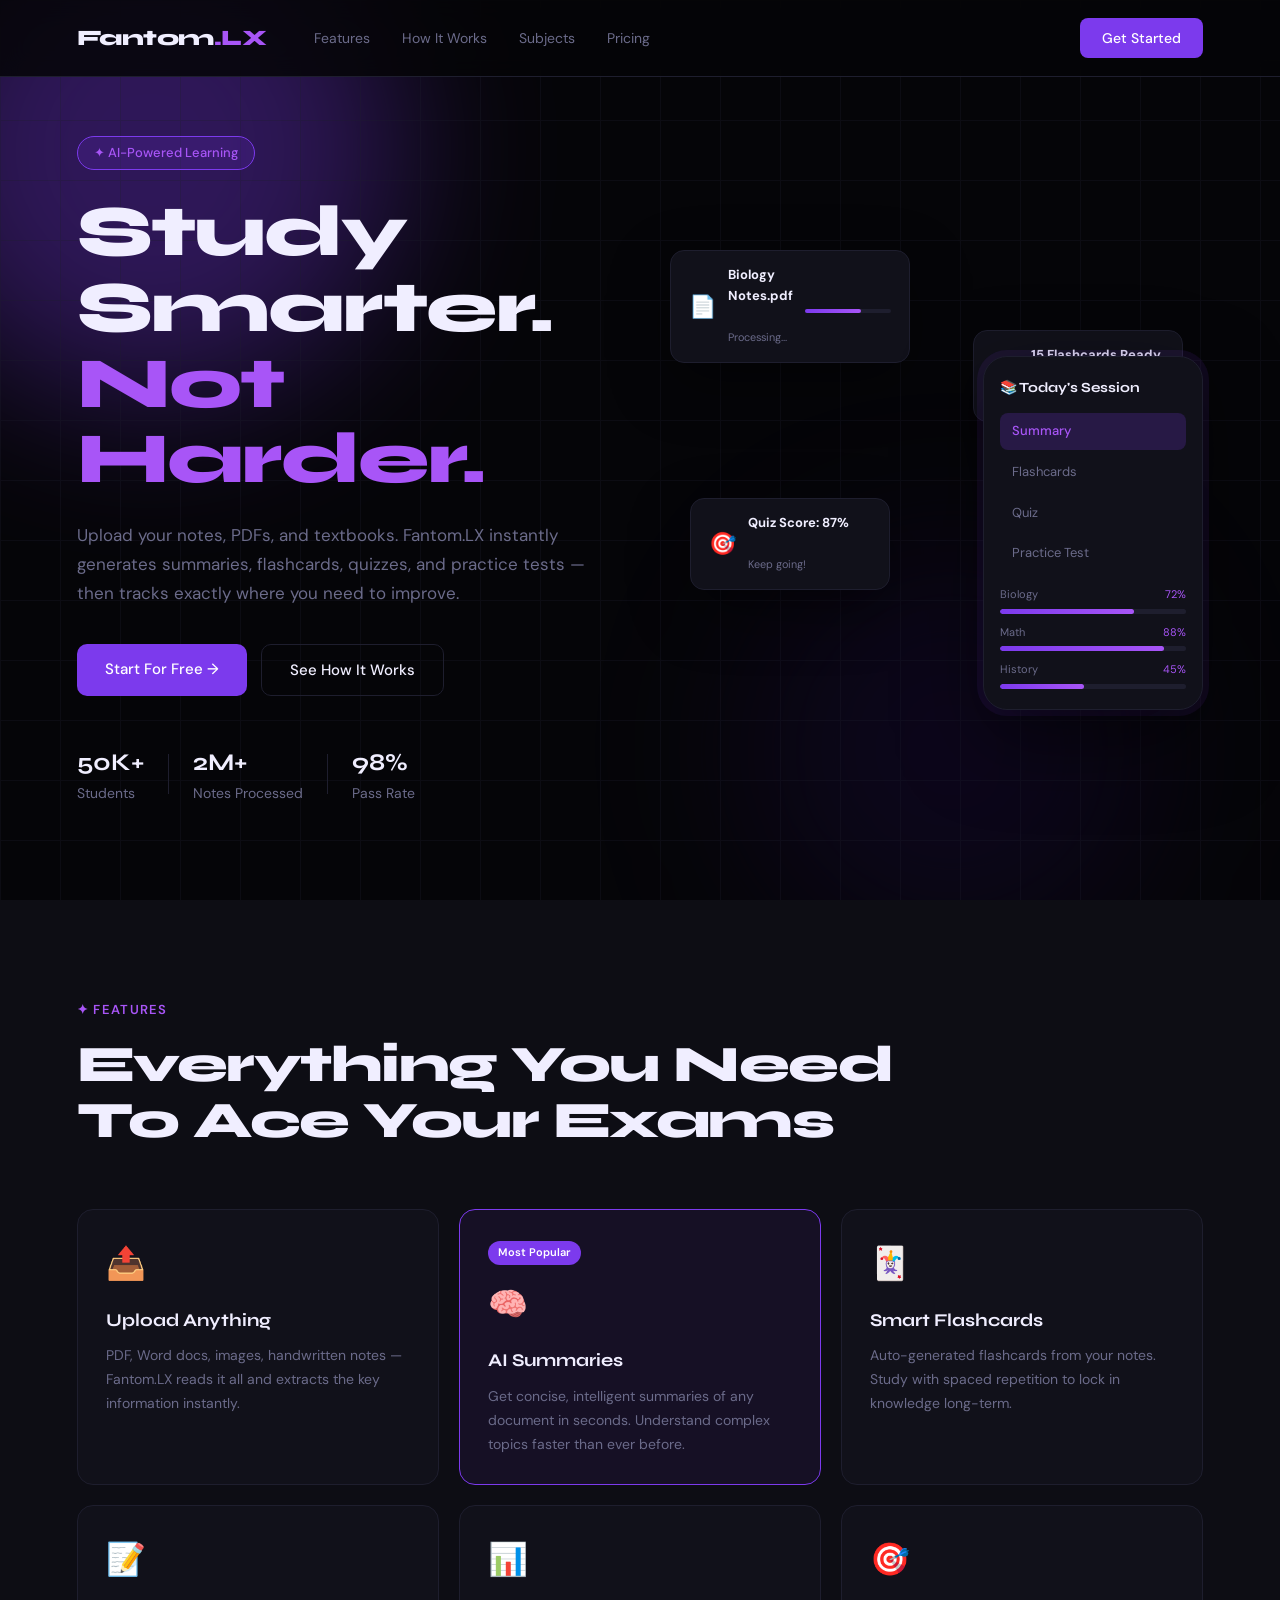
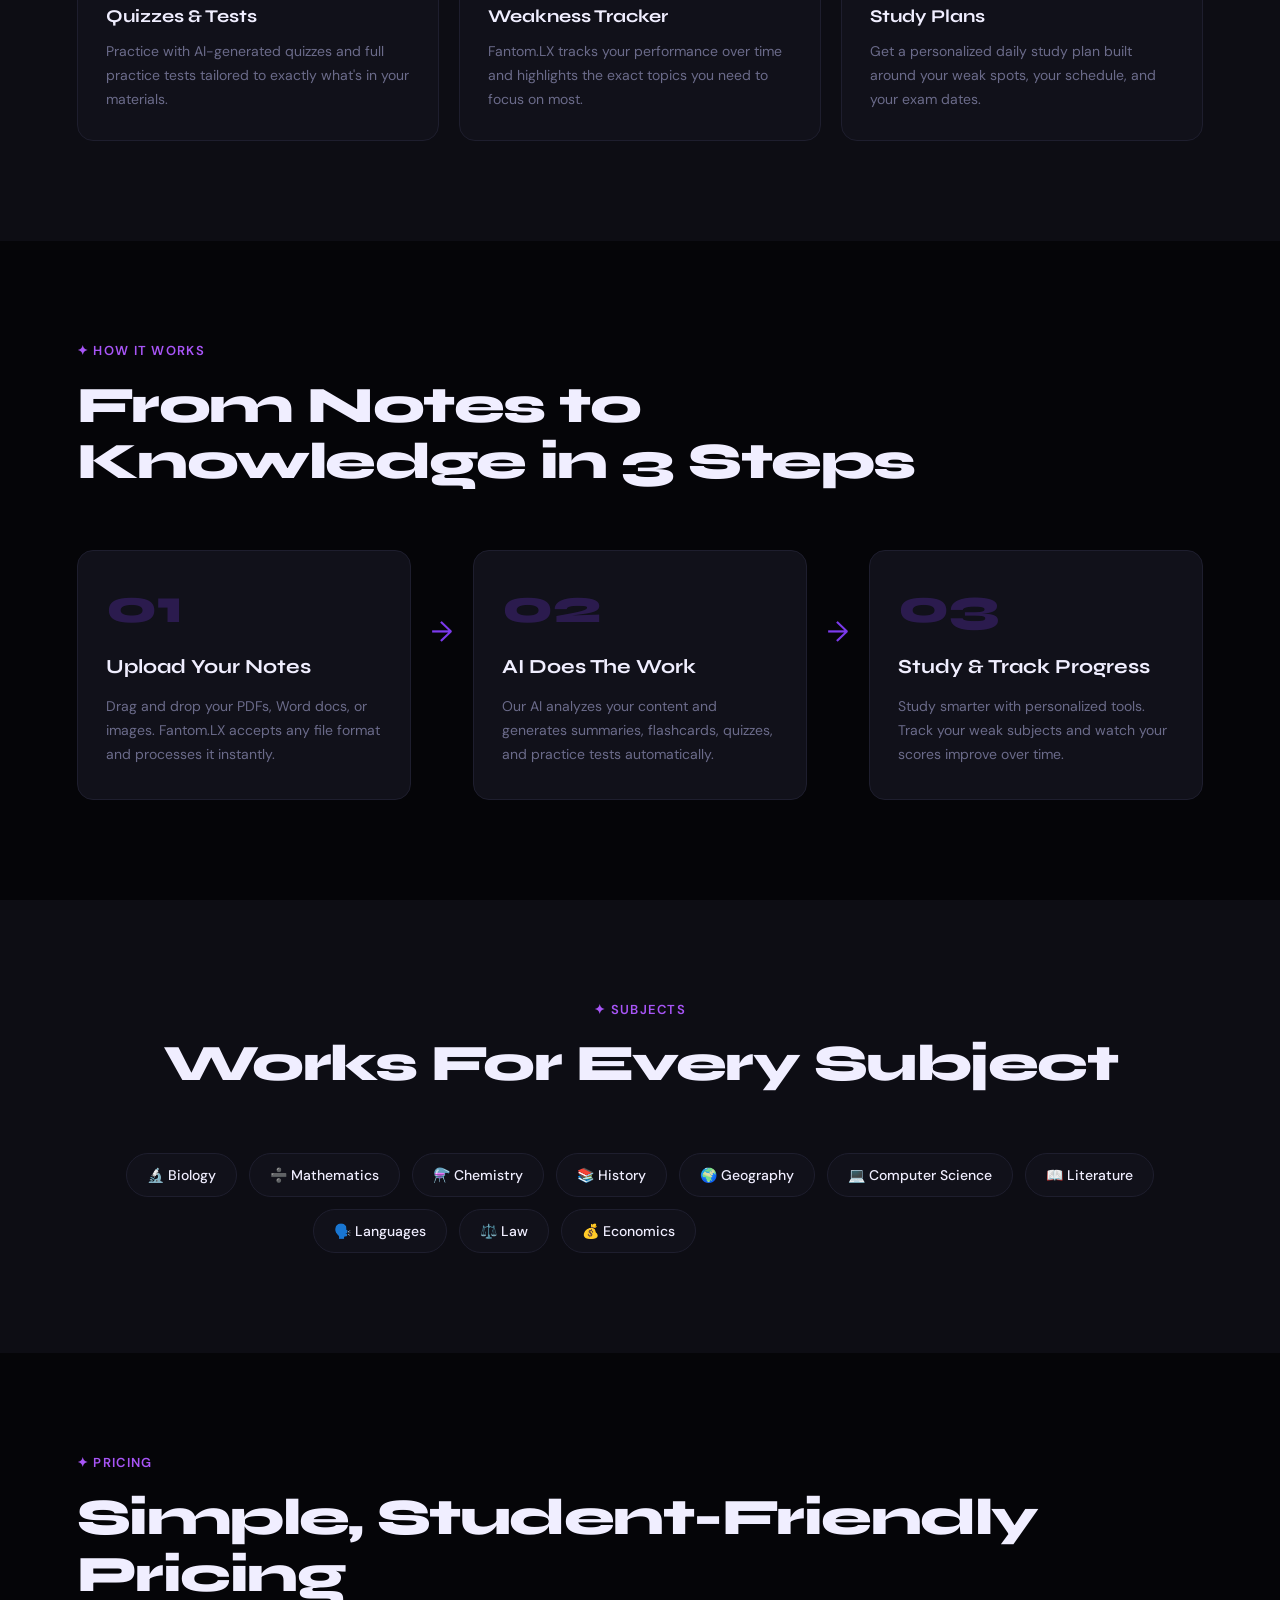
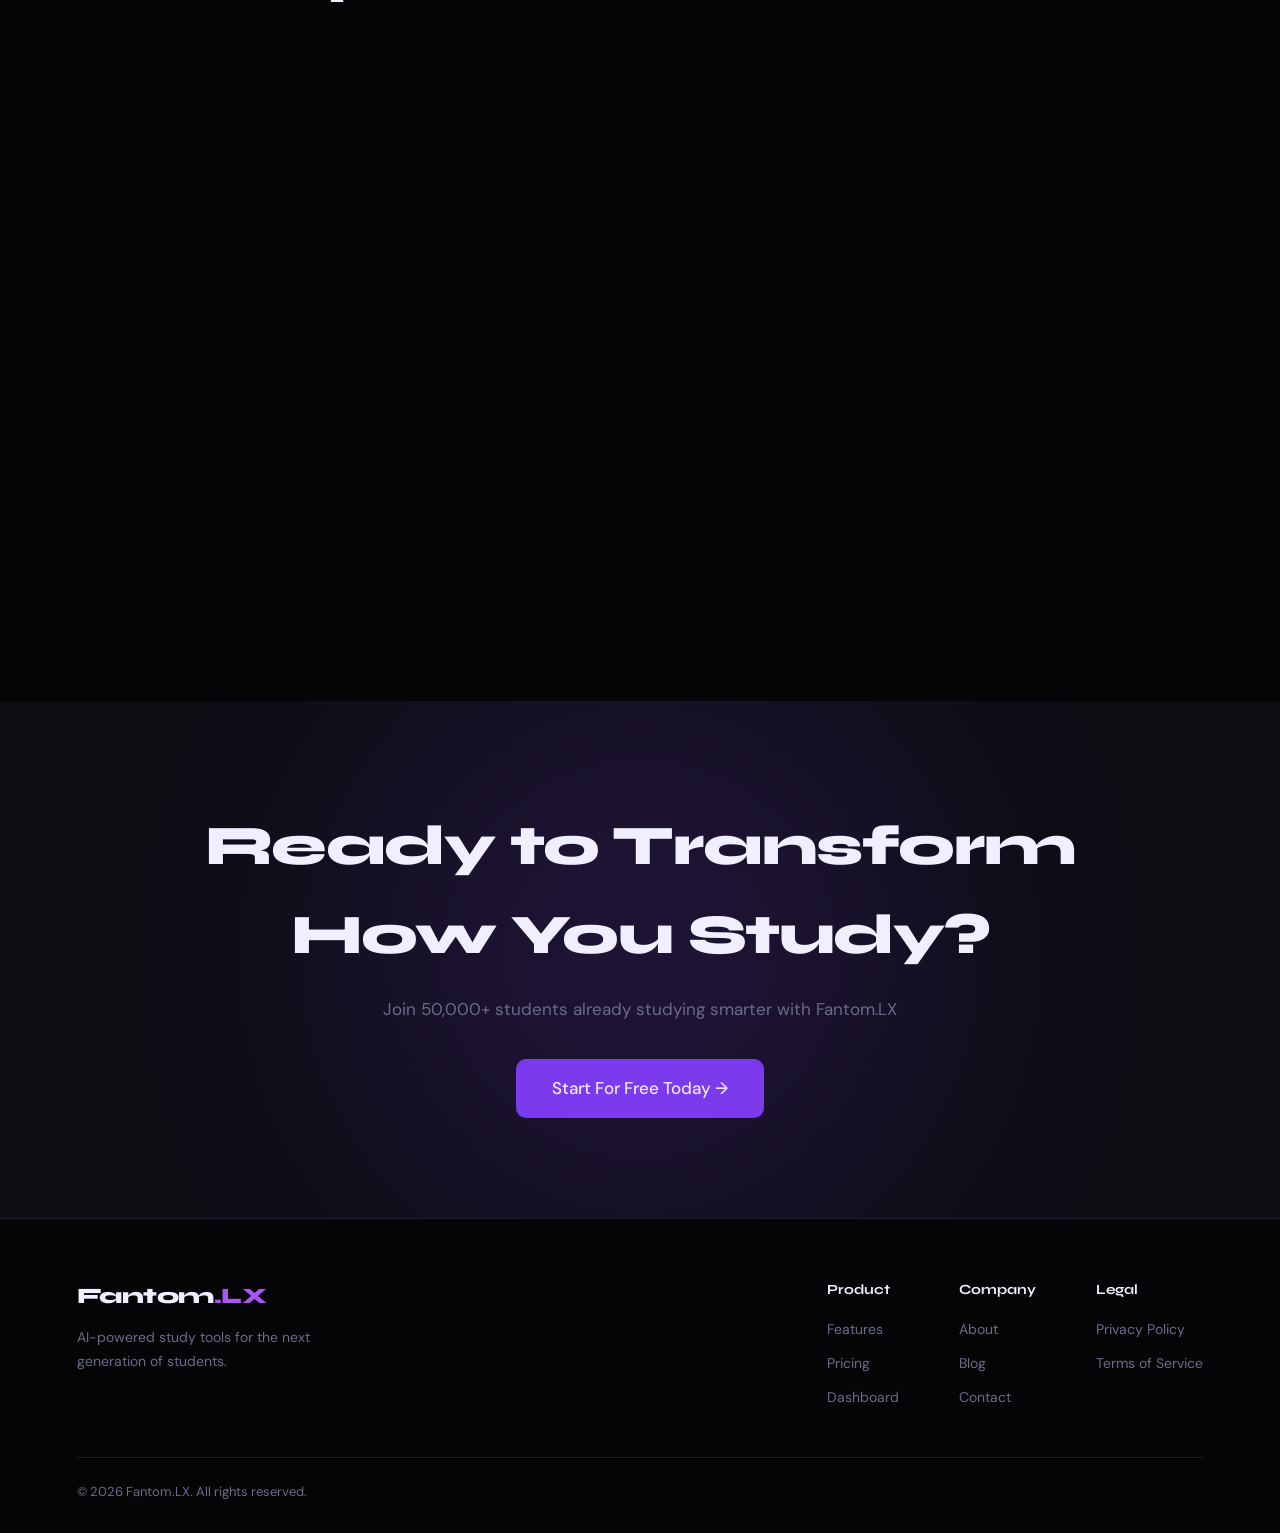
==== index.html @ 014b1db8 "add website files" ====
<!DOCTYPE html>
<html lang="en">
<head>
<meta charset="UTF-8"/>
<meta name="viewport" content="width=device-width, initial-scale=1.0"/>
<title>Fantom.LX — AI Study Helper</title>
<link href="https://fonts.googleapis.com/css2?family=Syne:wght@400;600;700;800&family=DM+Sans:wght@300;400;500&display=swap" rel="stylesheet"/>
<link rel="stylesheet" href="style.css"/>
</head>
<body>

<!-- NAVBAR -->
<nav class="navbar">
  <div class="nav-logo">Fantom<span>.LX</span></div>
  <ul class="nav-links">
    <li><a href="#features">Features</a></li>
    <li><a href="#how">How It Works</a></li>
    <li><a href="#subjects">Subjects</a></li>
    <li><a href="#pricing">Pricing</a></li>
  </ul>
  <a href="dashboard.html" class="nav-cta">Get Started</a>
  <div class="nav-toggle" id="navToggle">☰</div>
</nav>

<!-- HERO -->
<section class="hero">
  <div class="hero-bg">
    <div class="orb orb1"></div>
    <div class="orb orb2"></div>
    <div class="grid-overlay"></div>
  </div>
  <div class="hero-content">
    <div class="hero-badge">✦ AI-Powered Learning</div>
    <h1 class="hero-title">Study Smarter.<br/><span>Not Harder.</span></h1>
    <p class="hero-sub">Upload your notes, PDFs, and textbooks. Fantom.LX instantly generates summaries, flashcards, quizzes, and practice tests — then tracks exactly where you need to improve.</p>
    <div class="hero-btns">
      <a href="dashboard.html" class="btn-primary">Start For Free →</a>
      <a href="#how" class="btn-ghost">See How It Works</a>
    </div>
    <div class="hero-stats">
      <div class="stat"><span>50K+</span>Students</div>
      <div class="stat-div"></div>
      <div class="stat"><span>2M+</span>Notes Processed</div>
      <div class="stat-div"></div>
      <div class="stat"><span>98%</span>Pass Rate</div>
    </div>
  </div>
  <div class="hero-visual">
    <div class="card-float card1">
      <div class="card-icon">📄</div>
      <div class="card-text"><strong>Biology Notes.pdf</strong><br/><small>Processing...</small></div>
      <div class="card-bar"><div class="card-bar-fill"></div></div>
    </div>
    <div class="card-float card2">
      <div class="card-icon">⚡</div>
      <div class="card-text"><strong>15 Flashcards Ready</strong><br/><small>Cell Division</small></div>
    </div>
    <div class="card-float card3">
      <div class="card-icon">🎯</div>
      <div class="card-text"><strong>Quiz Score: 87%</strong><br/><small>Keep going!</small></div>
    </div>
    <div class="phone-mock">
      <div class="phone-screen">
        <div class="phone-header">📚 Today's Session</div>
        <div class="phone-item active">Summary</div>
        <div class="phone-item">Flashcards</div>
        <div class="phone-item">Quiz</div>
        <div class="phone-item">Practice Test</div>
        <div class="phone-progress">
          <div class="progress-label">Biology <span>72%</span></div>
          <div class="progress-bar"><div style="width:72%"></div></div>
          <div class="progress-label">Math <span>88%</span></div>
          <div class="progress-bar"><div style="width:88%"></div></div>
          <div class="progress-label">History <span>45%</span></div>
          <div class="progress-bar"><div style="width:45%"></div></div>
        </div>
      </div>
    </div>
  </div>
</section>

<!-- FEATURES -->
<section class="features" id="features">
  <div class="section-label">✦ Features</div>
  <h2 class="section-title">Everything You Need<br/>To Ace Your Exams</h2>
  <div class="features-grid">
    <div class="feature-card">
      <div class="feature-icon">📤</div>
      <h3>Upload Anything</h3>
      <p>PDF, Word docs, images, handwritten notes — Fantom.LX reads it all and extracts the key information instantly.</p>
    </div>
    <div class="feature-card featured">
      <div class="feature-badge">Most Popular</div>
      <div class="feature-icon">🧠</div>
      <h3>AI Summaries</h3>
      <p>Get concise, intelligent summaries of any document in seconds. Understand complex topics faster than ever before.</p>
    </div>
    <div class="feature-card">
      <div class="feature-icon">🃏</div>
      <h3>Smart Flashcards</h3>
      <p>Auto-generated flashcards from your notes. Study with spaced repetition to lock in knowledge long-term.</p>
    </div>
    <div class="feature-card">
      <div class="feature-icon">📝</div>
      <h3>Quizzes & Tests</h3>
      <p>Practice with AI-generated quizzes and full practice tests tailored to exactly what's in your materials.</p>
    </div>
    <div class="feature-card">
      <div class="feature-icon">📊</div>
      <h3>Weakness Tracker</h3>
      <p>Fantom.LX tracks your performance over time and highlights the exact topics you need to focus on most.</p>
    </div>
    <div class="feature-card">
      <div class="feature-icon">🎯</div>
      <h3>Study Plans</h3>
      <p>Get a personalized daily study plan built around your weak spots, your schedule, and your exam dates.</p>
    </div>
  </div>
</section>

<!-- HOW IT WORKS -->
<section class="how" id="how">
  <div class="section-label">✦ How It Works</div>
  <h2 class="section-title">From Notes to<br/>Knowledge in 3 Steps</h2>
  <div class="steps">
    <div class="step">
      <div class="step-num">01</div>
      <div class="step-content">
        <h3>Upload Your Notes</h3>
        <p>Drag and drop your PDFs, Word docs, or images. Fantom.LX accepts any file format and processes it instantly.</p>
      </div>
    </div>
    <div class="step-arrow">→</div>
    <div class="step">
      <div class="step-num">02</div>
      <div class="step-content">
        <h3>AI Does The Work</h3>
        <p>Our AI analyzes your content and generates summaries, flashcards, quizzes, and practice tests automatically.</p>
      </div>
    </div>
    <div class="step-arrow">→</div>
    <div class="step">
      <div class="step-num">03</div>
      <div class="step-content">
        <h3>Study & Track Progress</h3>
        <p>Study smarter with personalized tools. Track your weak subjects and watch your scores improve over time.</p>
      </div>
    </div>
  </div>
</section>

<!-- SUBJECTS -->
<section class="subjects" id="subjects">
  <div class="section-label">✦ Subjects</div>
  <h2 class="section-title">Works For Every Subject</h2>
  <div class="subjects-grid">
    <div class="subject-tag">🔬 Biology</div>
    <div class="subject-tag">➗ Mathematics</div>
    <div class="subject-tag">⚗️ Chemistry</div>
    <div class="subject-tag">📚 History</div>
    <div class="subject-tag">🌍 Geography</div>
    <div class="subject-tag">💻 Computer Science</div>
    <div class="subject-tag">📖 Literature</div>
    <div class="subject-tag">🗣️ Languages</div>
    <div class="subject-tag">⚖️ Law</div>
    <div class="subject-tag">💰 Economics</div>
    <div class="subject-tag">🧪 Physics</div>
    <div class="subject-tag">🎨 Art History</div>
  </div>
</section>

<!-- PRICING -->
<section class="pricing" id="pricing">
  <div class="section-label">✦ Pricing</div>
  <h2 class="section-title">Simple, Student-Friendly<br/>Pricing</h2>
  <div class="pricing-grid">
    <div class="price-card">
      <div class="price-name">Free</div>
      <div class="price-amount">$0<span>/mo</span></div>
      <ul class="price-features">
        <li>✓ 5 uploads per month</li>
        <li>✓ AI Summaries</li>
        <li>✓ 20 Flashcards</li>
        <li>✓ 3 Quizzes</li>
        <li class="muted">✗ Practice Tests</li>
        <li class="muted">✗ Weakness Tracker</li>
        <li class="muted">✗ Study Plans</li>
      </ul>
      <a href="dashboard.html" class="btn-ghost full">Get Started Free</a>
    </div>
    <div class="price-card popular">
      <div class="popular-badge">Most Popular</div>
      <div class="price-name">Pro</div>
      <div class="price-amount">$9<span>/mo</span></div>
      <ul class="price-features">
        <li>✓ Unlimited uploads</li>
        <li>✓ AI Summaries</li>
        <li>✓ Unlimited Flashcards</li>
        <li>✓ Unlimited Quizzes</li>
        <li>✓ Full Practice Tests</li>
        <li>✓ Weakness Tracker</li>
        <li>✓ Personalized Study Plans</li>
      </ul>
      <a href="dashboard.html" class="btn-primary full">Start Pro →</a>
    </div>
    <div class="price-card">
      <div class="price-name">Team</div>
      <div class="price-amount">$19<span>/mo</span></div>
      <ul class="price-features">
        <li>✓ Everything in Pro</li>
        <li>✓ Up to 10 students</li>
        <li>✓ Shared study rooms</li>
        <li>✓ Teacher dashboard</li>
        <li>✓ Group quizzes</li>
        <li>✓ Progress reports</li>
        <li>✓ Priority support</li>
      </ul>
      <a href="dashboard.html" class="btn-ghost full">Start Team →</a>
    </div>
  </div>
</section>

<!-- CTA -->
<section class="cta">
  <div class="cta-orb"></div>
  <h2>Ready to Transform<br/>How You Study?</h2>
  <p>Join 50,000+ students already studying smarter with Fantom.LX</p>
  <a href="dashboard.html" class="btn-primary large">Start For Free Today →</a>
</section>

<!-- FOOTER -->
<footer class="footer">
  <div class="footer-top">
    <div class="footer-brand">
      <div class="nav-logo">Fantom<span>.LX</span></div>
      <p>AI-powered study tools for the next generation of students.</p>
    </div>
    <div class="footer-links">
      <div class="footer-col">
        <h4>Product</h4>
        <a href="#features">Features</a>
        <a href="#pricing">Pricing</a>
        <a href="dashboard.html">Dashboard</a>
      </div>
      <div class="footer-col">
        <h4>Company</h4>
        <a href="#">About</a>
        <a href="#">Blog</a>
        <a href="#">Contact</a>
      </div>
      <div class="footer-col">
        <h4>Legal</h4>
        <a href="#">Privacy Policy</a>
        <a href="#">Terms of Service</a>
      </div>
    </div>
  </div>
  <div class="footer-bottom">
    <p>© 2026 Fantom.LX. All rights reserved.</p>
  </div>
</footer>

<script src="script.js"></script>
</body>
</html>
---- style.css ----
/* =============================================
   FANTOM.LX — style.css
   Edit colors, fonts, spacing here
   ============================================= */

:root {
  --black: #050508;
  --dark: #0d0d14;
  --card: #11111a;
  --border: #1e1e2e;
  --purple: #7c3aed;
  --purple-light: #a855f7;
  --purple-glow: rgba(124, 58, 237, 0.3);
  --white: #f0eeff;
  --gray: #6b6b8a;
  --font-display: 'Syne', sans-serif;
  --font-body: 'DM Sans', sans-serif;
}

* { box-sizing: border-box; margin: 0; padding: 0; }
html { scroll-behavior: smooth; }

body {
  background: var(--black);
  color: var(--white);
  font-family: var(--font-body);
  font-size: 16px;
  line-height: 1.6;
  overflow-x: hidden;
}

/* ---- NAVBAR ---- */
.navbar {
  position: fixed;
  top: 0; left: 0; right: 0;
  z-index: 100;
  display: flex;
  align-items: center;
  padding: 18px 6%;
  background: rgba(5,5,8,0.85);
  backdrop-filter: blur(12px);
  border-bottom: 1px solid var(--border);
}
.nav-logo {
  font-family: var(--font-display);
  font-size: 22px;
  font-weight: 800;
  color: var(--white);
  text-decoration: none;
  letter-spacing: -0.5px;
}
.nav-logo span { color: var(--purple-light); }
.nav-links {
  display: flex;
  list-style: none;
  gap: 32px;
  margin-left: 48px;
}
.nav-links a {
  color: var(--gray);
  text-decoration: none;
  font-size: 14px;
  transition: color 0.2s;
}
.nav-links a:hover { color: var(--white); }
.nav-cta {
  margin-left: auto;
  background: var(--purple);
  color: #fff;
  text-decoration: none;
  padding: 9px 22px;
  border-radius: 8px;
  font-size: 14px;
  font-weight: 500;
  transition: background 0.2s;
}
.nav-cta:hover { background: var(--purple-light); }
.nav-toggle { display: none; cursor: pointer; font-size: 22px; margin-left: auto; }

/* ---- HERO ---- */
.hero {
  min-height: 100vh;
  display: flex;
  align-items: center;
  padding: 120px 6% 80px;
  position: relative;
  overflow: hidden;
  gap: 60px;
}
.hero-bg { position: absolute; inset: 0; pointer-events: none; }
.orb {
  position: absolute;
  border-radius: 50%;
  filter: blur(80px);
  opacity: 0.35;
}
.orb1 {
  width: 500px; height: 500px;
  background: var(--purple);
  top: -100px; left: -100px;
  animation: float 8s ease-in-out infinite;
}
.orb2 {
  width: 400px; height: 400px;
  background: #1a0a3d;
  bottom: -50px; right: 10%;
  animation: float 10s ease-in-out infinite reverse;
}
@keyframes float { 0%,100%{transform:translateY(0)} 50%{transform:translateY(-30px)} }
.grid-overlay {
  position: absolute; inset: 0;
  background-image: linear-gradient(var(--border) 1px, transparent 1px),
                    linear-gradient(90deg, var(--border) 1px, transparent 1px);
  background-size: 60px 60px;
  opacity: 0.3;
}
.hero-content { flex: 1; position: relative; z-index: 1; max-width: 560px; }
.hero-badge {
  display: inline-block;
  background: rgba(124,58,237,0.15);
  border: 1px solid var(--purple);
  color: var(--purple-light);
  padding: 6px 16px;
  border-radius: 20px;
  font-size: 13px;
  font-weight: 500;
  margin-bottom: 24px;
  animation: fadeUp 0.6s ease both;
}
.hero-title {
  font-family: var(--font-display);
  font-size: clamp(42px, 6vw, 72px);
  font-weight: 800;
  line-height: 1.05;
  letter-spacing: -2px;
  margin-bottom: 24px;
  animation: fadeUp 0.6s 0.1s ease both;
}
.hero-title span { color: var(--purple-light); }
.hero-sub {
  font-size: 17px;
  color: var(--gray);
  line-height: 1.7;
  margin-bottom: 36px;
  animation: fadeUp 0.6s 0.2s ease both;
}
.hero-btns {
  display: flex;
  gap: 14px;
  flex-wrap: wrap;
  margin-bottom: 48px;
  animation: fadeUp 0.6s 0.3s ease both;
}
.btn-primary {
  background: var(--purple);
  color: #fff;
  text-decoration: none;
  padding: 13px 28px;
  border-radius: 10px;
  font-size: 15px;
  font-weight: 500;
  transition: all 0.2s;
  border: none;
  cursor: pointer;
  display: inline-block;
}
.btn-primary:hover { background: var(--purple-light); transform: translateY(-2px); box-shadow: 0 8px 30px var(--purple-glow); }
.btn-primary.large { padding: 16px 36px; font-size: 17px; }
.btn-primary.full { width: 100%; text-align: center; }
.btn-ghost {
  background: transparent;
  color: var(--white);
  text-decoration: none;
  padding: 13px 28px;
  border-radius: 10px;
  font-size: 15px;
  font-weight: 500;
  border: 1px solid var(--border);
  transition: all 0.2s;
  display: inline-block;
  cursor: pointer;
}
.btn-ghost:hover { border-color: var(--purple); color: var(--purple-light); }
.btn-ghost.full { width: 100%; text-align: center; }
.hero-stats {
  display: flex;
  align-items: center;
  gap: 24px;
  animation: fadeUp 0.6s 0.4s ease both;
}
.stat { font-size: 14px; color: var(--gray); }
.stat span { display: block; font-family: var(--font-display); font-size: 24px; font-weight: 700; color: var(--white); }
.stat-div { width: 1px; height: 40px; background: var(--border); }

/* Hero Visual */
.hero-visual {
  flex: 1;
  position: relative;
  height: 480px;
  z-index: 1;
  animation: fadeUp 0.8s 0.3s ease both;
}
.card-float {
  position: absolute;
  background: var(--card);
  border: 1px solid var(--border);
  border-radius: 14px;
  padding: 14px 18px;
  display: flex;
  align-items: center;
  gap: 12px;
  font-size: 13px;
  backdrop-filter: blur(10px);
  box-shadow: 0 20px 60px rgba(0,0,0,0.4);
}
.card1 { top: 20px; left: 0; width: 240px; animation: floatCard 6s ease-in-out infinite; }
.card2 { top: 100px; right: 20px; width: 210px; animation: floatCard 7s ease-in-out infinite 1s; }
.card3 { bottom: 120px; left: 20px; width: 200px; animation: floatCard 5s ease-in-out infinite 0.5s; }
@keyframes floatCard { 0%,100%{transform:translateY(0)} 50%{transform:translateY(-10px)} }
.card-icon { font-size: 22px; }
.card-text strong { display: block; color: var(--white); }
.card-text small { color: var(--gray); }
.card-bar { width: 100%; height: 4px; background: var(--border); border-radius: 2px; margin-top: 8px; }
.card-bar-fill { height: 100%; width: 65%; background: linear-gradient(90deg, var(--purple), var(--purple-light)); border-radius: 2px; animation: grow 2s ease infinite alternate; }
@keyframes grow { from{width:30%} to{width:80%} }
.phone-mock {
  position: absolute;
  bottom: 0; right: 0;
  width: 220px;
  background: var(--card);
  border: 1px solid var(--border);
  border-radius: 24px;
  padding: 20px 16px;
  box-shadow: 0 30px 80px rgba(0,0,0,0.5), 0 0 0 6px rgba(124,58,237,0.1);
}
.phone-header { font-family: var(--font-display); font-size: 14px; font-weight: 700; margin-bottom: 14px; color: var(--white); }
.phone-item { padding: 8px 12px; border-radius: 8px; font-size: 13px; color: var(--gray); margin-bottom: 4px; cursor: pointer; transition: all 0.2s; }
.phone-item.active { background: rgba(124,58,237,0.2); color: var(--purple-light); font-weight: 500; }
.phone-progress { margin-top: 14px; }
.progress-label { display: flex; justify-content: space-between; font-size: 11px; color: var(--gray); margin-bottom: 5px; margin-top: 10px; }
.progress-label span { color: var(--purple-light); }
.progress-bar { height: 5px; background: var(--border); border-radius: 3px; overflow: hidden; }
.progress-bar div { height: 100%; background: linear-gradient(90deg, var(--purple), var(--purple-light)); border-radius: 3px; transition: width 1s ease; }

/* ---- SECTIONS SHARED ---- */
section { padding: 100px 6%; }
.section-label {
  font-size: 13px;
  color: var(--purple-light);
  font-weight: 600;
  letter-spacing: 0.1em;
  text-transform: uppercase;
  margin-bottom: 16px;
}
.section-title {
  font-family: var(--font-display);
  font-size: clamp(32px, 4vw, 52px);
  font-weight: 800;
  line-height: 1.1;
  letter-spacing: -1.5px;
  margin-bottom: 60px;
}

/* ---- FEATURES ---- */
.features { background: var(--dark); }
.features-grid {
  display: grid;
  grid-template-columns: repeat(auto-fit, minmax(280px, 1fr));
  gap: 20px;
}
.feature-card {
  background: var(--card);
  border: 1px solid var(--border);
  border-radius: 16px;
  padding: 28px;
  transition: all 0.3s;
  position: relative;
  overflow: hidden;
}
.feature-card:hover { border-color: var(--purple); transform: translateY(-4px); box-shadow: 0 20px 50px rgba(0,0,0,0.3); }
.feature-card.featured { border-color: var(--purple); background: rgba(124,58,237,0.08); }
.feature-badge {
  display: inline-block;
  background: var(--purple);
  color: #fff;
  font-size: 11px;
  font-weight: 600;
  padding: 3px 10px;
  border-radius: 20px;
  margin-bottom: 14px;
}
.feature-icon { font-size: 32px; margin-bottom: 16px; }
.feature-card h3 { font-family: var(--font-display); font-size: 18px; font-weight: 700; margin-bottom: 10px; }
.feature-card p { color: var(--gray); font-size: 14px; line-height: 1.7; }

/* ---- HOW IT WORKS ---- */
.how { background: var(--black); }
.steps {
  display: flex;
  align-items: flex-start;
  gap: 20px;
  flex-wrap: wrap;
}
.step {
  flex: 1;
  min-width: 220px;
  background: var(--card);
  border: 1px solid var(--border);
  border-radius: 16px;
  padding: 32px 28px;
  transition: border-color 0.3s;
}
.step:hover { border-color: var(--purple); }
.step-num {
  font-family: var(--font-display);
  font-size: 48px;
  font-weight: 800;
  color: rgba(124,58,237,0.25);
  line-height: 1;
  margin-bottom: 20px;
}
.step h3 { font-family: var(--font-display); font-size: 20px; font-weight: 700; margin-bottom: 12px; }
.step p { color: var(--gray); font-size: 14px; line-height: 1.7; }
.step-arrow {
  font-size: 28px;
  color: var(--purple);
  margin-top: 60px;
  flex-shrink: 0;
}

/* ---- SUBJECTS ---- */
.subjects { background: var(--dark); text-align: center; }
.subjects .section-title { text-align: center; }
.subjects-grid {
  display: flex;
  flex-wrap: wrap;
  gap: 12px;
  justify-content: center;
}
.subject-tag {
  background: var(--card);
  border: 1px solid var(--border);
  border-radius: 30px;
  padding: 10px 20px;
  font-size: 14px;
  font-weight: 500;
  transition: all 0.2s;
  cursor: default;
}
.subject-tag:hover { border-color: var(--purple); color: var(--purple-light); background: rgba(124,58,237,0.1); }

/* ---- PRICING ---- */
.pricing { background: var(--black); }
.pricing-grid {
  display: grid;
  grid-template-columns: repeat(auto-fit, minmax(260px, 1fr));
  gap: 24px;
  max-width: 900px;
}
.price-card {
  background: var(--card);
  border: 1px solid var(--border);
  border-radius: 20px;
  padding: 32px;
  position: relative;
  transition: border-color 0.3s;
}
.price-card:hover { border-color: var(--purple); }
.price-card.popular { border-color: var(--purple); background: rgba(124,58,237,0.06); }
.popular-badge {
  position: absolute;
  top: -12px; left: 50%;
  transform: translateX(-50%);
  background: var(--purple);
  color: #fff;
  font-size: 11px;
  font-weight: 700;
  padding: 4px 16px;
  border-radius: 20px;
  white-space: nowrap;
}
.price-name { font-family: var(--font-display); font-size: 20px; font-weight: 700; margin-bottom: 8px; }
.price-amount { font-family: var(--font-display); font-size: 48px; font-weight: 800; color: var(--purple-light); line-height: 1; margin-bottom: 28px; }
.price-amount span { font-size: 18px; color: var(--gray); }
.price-features { list-style: none; margin-bottom: 28px; }
.price-features li { padding: 8px 0; border-bottom: 1px solid var(--border); font-size: 14px; }
.price-features li.muted { color: var(--gray); }

/* ---- CTA ---- */
.cta {
  background: var(--dark);
  text-align: center;
  position: relative;
  overflow: hidden;
}
.cta-orb {
  position: absolute;
  width: 600px; height: 600px;
  background: var(--purple);
  border-radius: 50%;
  filter: blur(120px);
  opacity: 0.15;
  top: 50%; left: 50%;
  transform: translate(-50%, -50%);
  pointer-events: none;
}
.cta h2 {
  font-family: var(--font-display);
  font-size: clamp(32px, 5vw, 56px);
  font-weight: 800;
  letter-spacing: -1.5px;
  margin-bottom: 16px;
  position: relative;
}
.cta p { color: var(--gray); font-size: 17px; margin-bottom: 36px; position: relative; }

/* ---- FOOTER ---- */
.footer { background: var(--black); border-top: 1px solid var(--border); padding: 60px 6% 30px; }
.footer-top { display: flex; gap: 60px; flex-wrap: wrap; margin-bottom: 48px; }
.footer-brand { flex: 1; min-width: 200px; }
.footer-brand p { color: var(--gray); font-size: 14px; margin-top: 12px; max-width: 240px; line-height: 1.7; }
.footer-links { display: flex; gap: 60px; flex-wrap: wrap; }
.footer-col { display: flex; flex-direction: column; gap: 12px; }
.footer-col h4 { font-family: var(--font-display); font-size: 14px; font-weight: 700; margin-bottom: 4px; }
.footer-col a { color: var(--gray); text-decoration: none; font-size: 14px; transition: color 0.2s; }
.footer-col a:hover { color: var(--purple-light); }
.footer-bottom { border-top: 1px solid var(--border); padding-top: 24px; color: var(--gray); font-size: 13px; }

/* ---- ANIMATIONS ---- */
@keyframes fadeUp {
  from { opacity: 0; transform: translateY(24px); }
  to { opacity: 1; transform: translateY(0); }
}
.reveal { opacity: 0; transform: translateY(30px); transition: all 0.7s ease; }
.reveal.visible { opacity: 1; transform: translateY(0); }

/* ---- RESPONSIVE ---- */
@media (max-width: 768px) {
  .nav-links { display: none; }
  .nav-toggle { display: block; }
  .nav-cta { display: none; }
  .hero { flex-direction: column; padding-top: 100px; }
  .hero-visual { width: 100%; height: 300px; }
  .phone-mock { right: 0; bottom: 0; width: 180px; }
  .card1, .card2, .card3 { display: none; }
  .steps { flex-direction: column; }
  .step-arrow { transform: rotate(90deg); margin: 0 auto; }
  .pricing-grid { grid-template-columns: 1fr; }
  .footer-top { flex-direction: column; gap: 32px; }
}
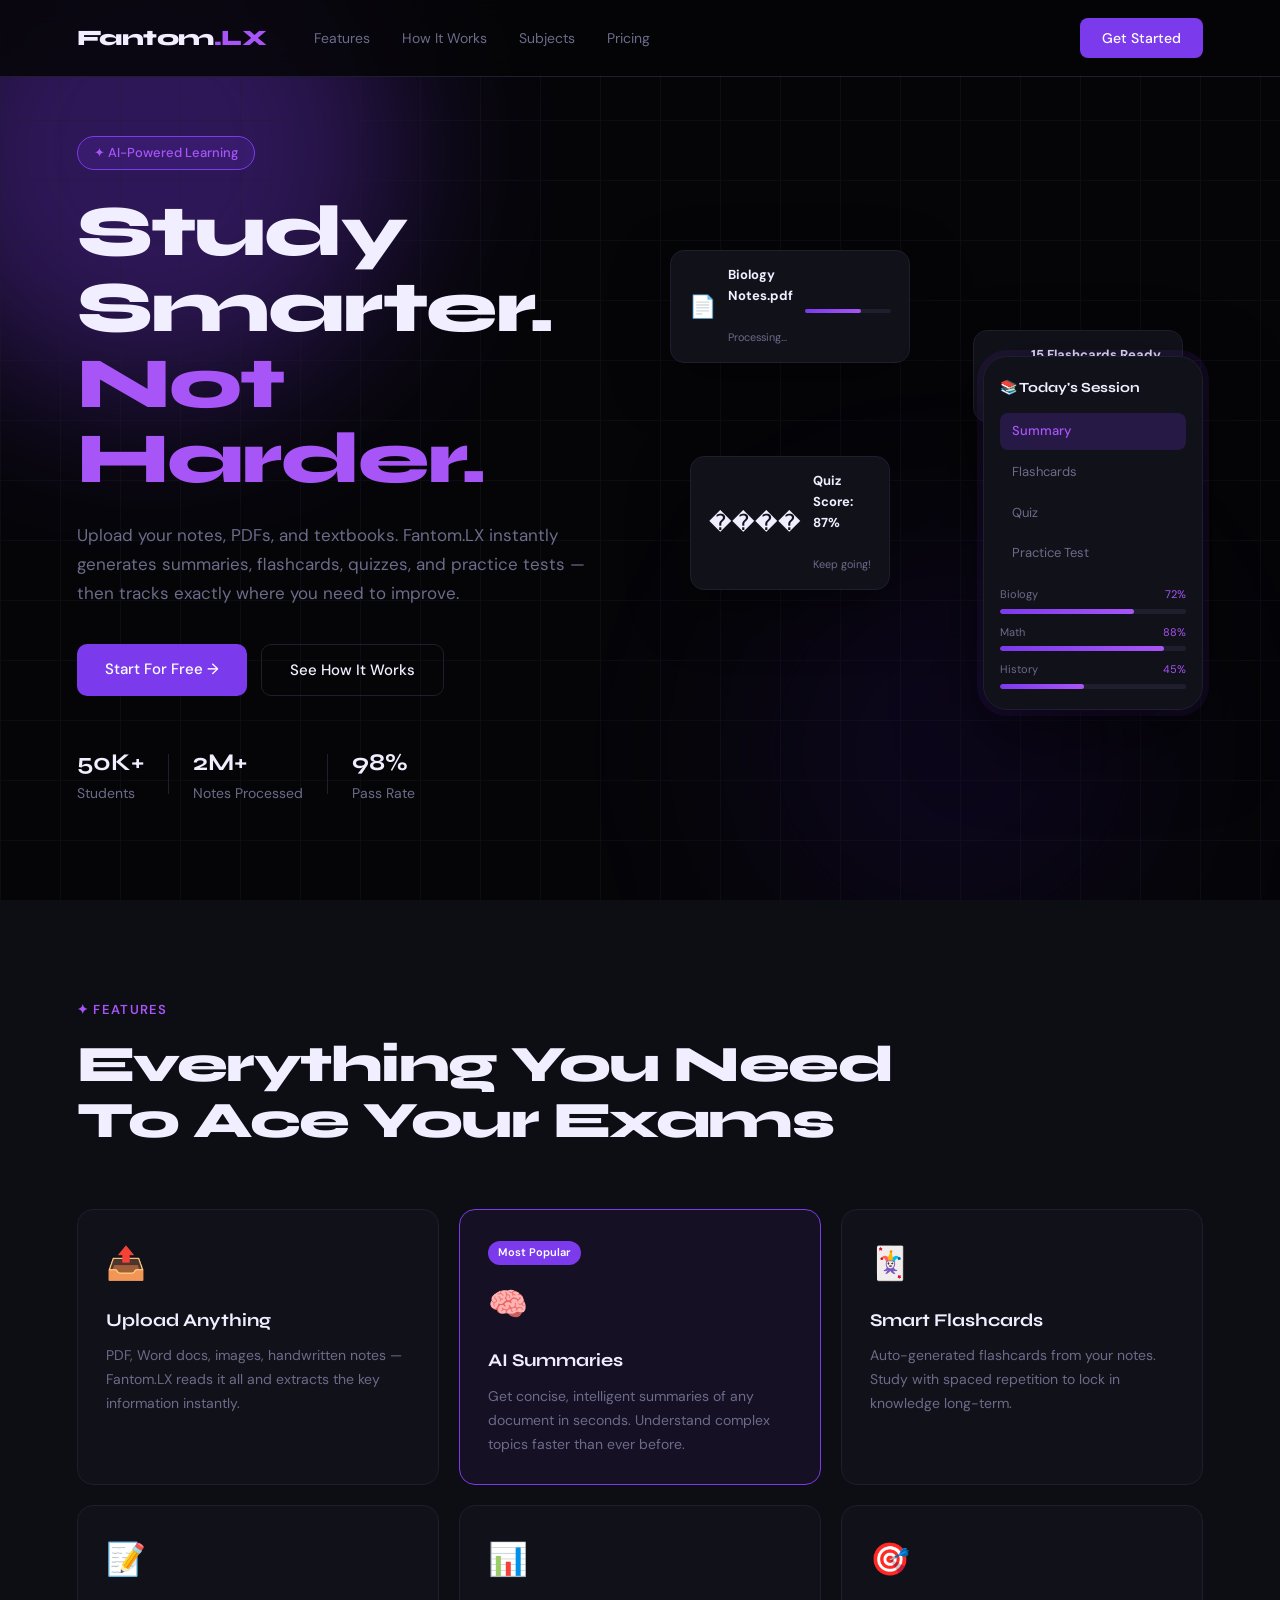
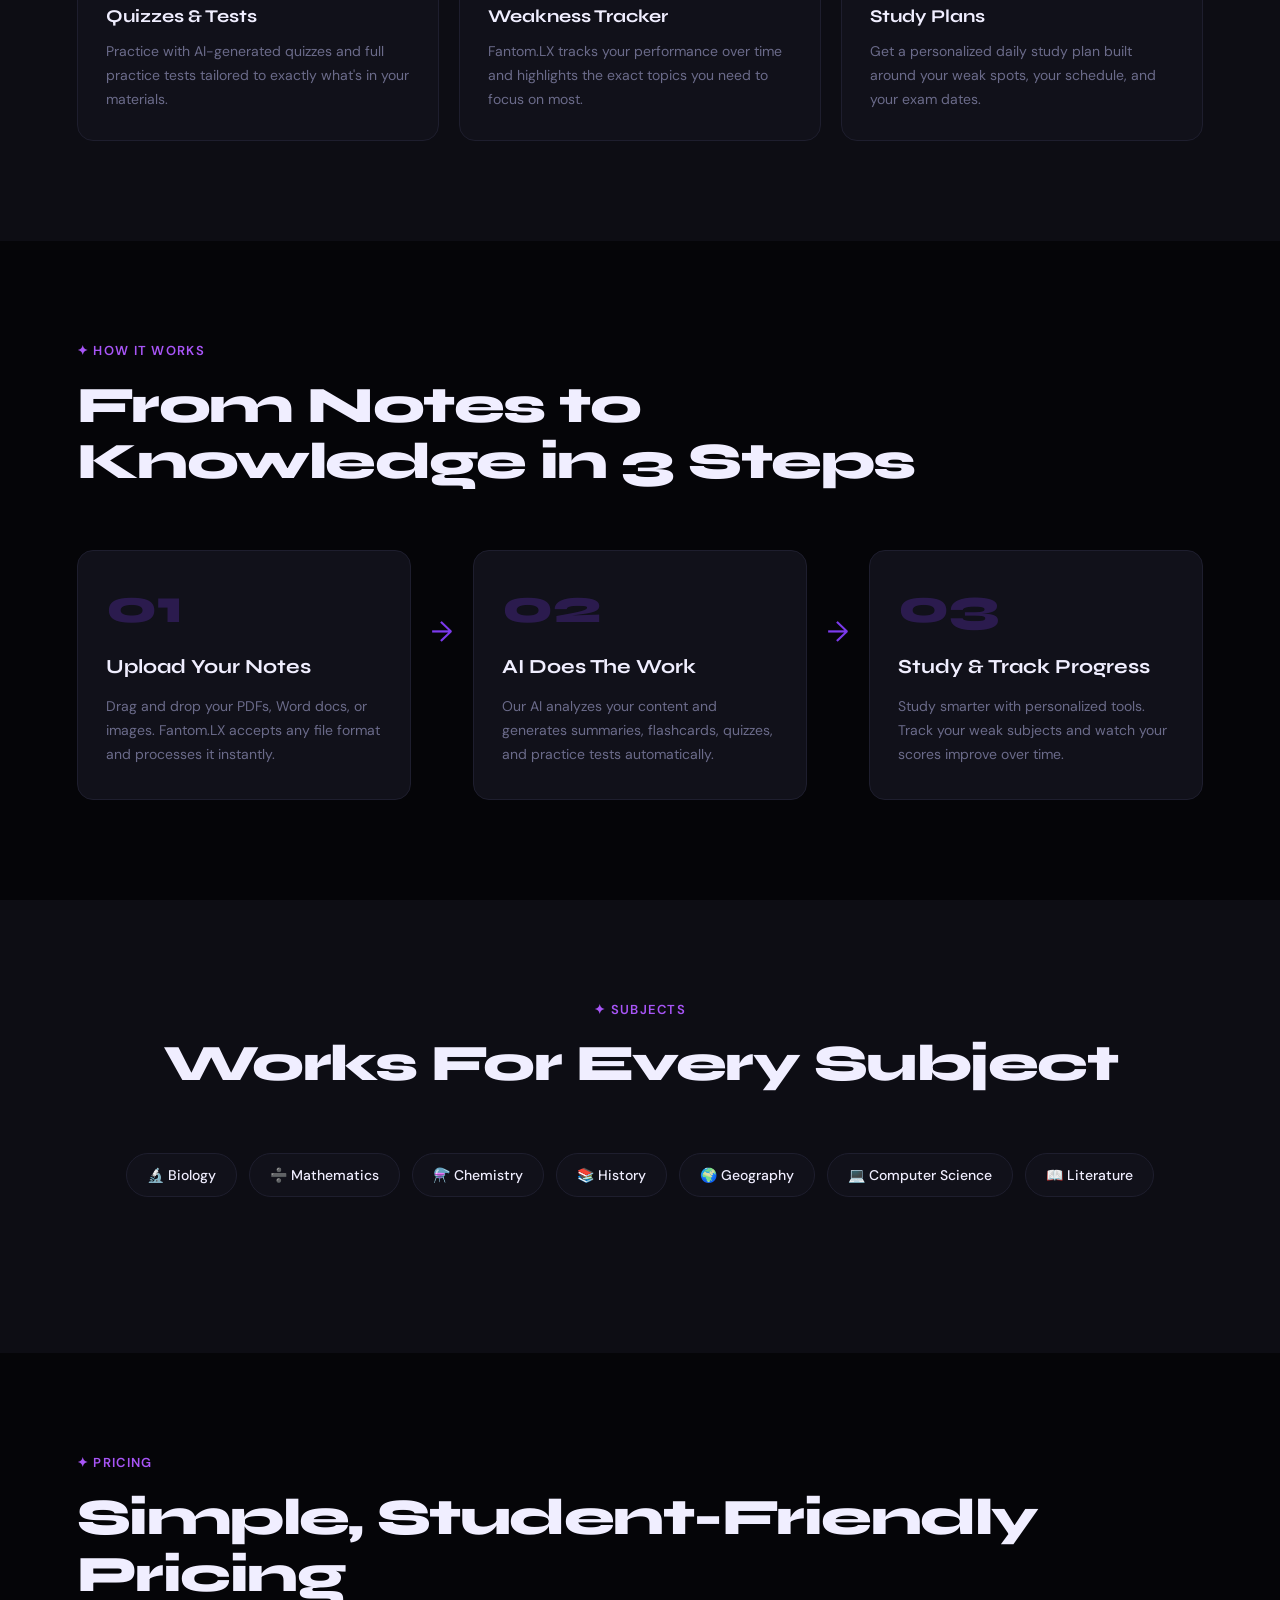
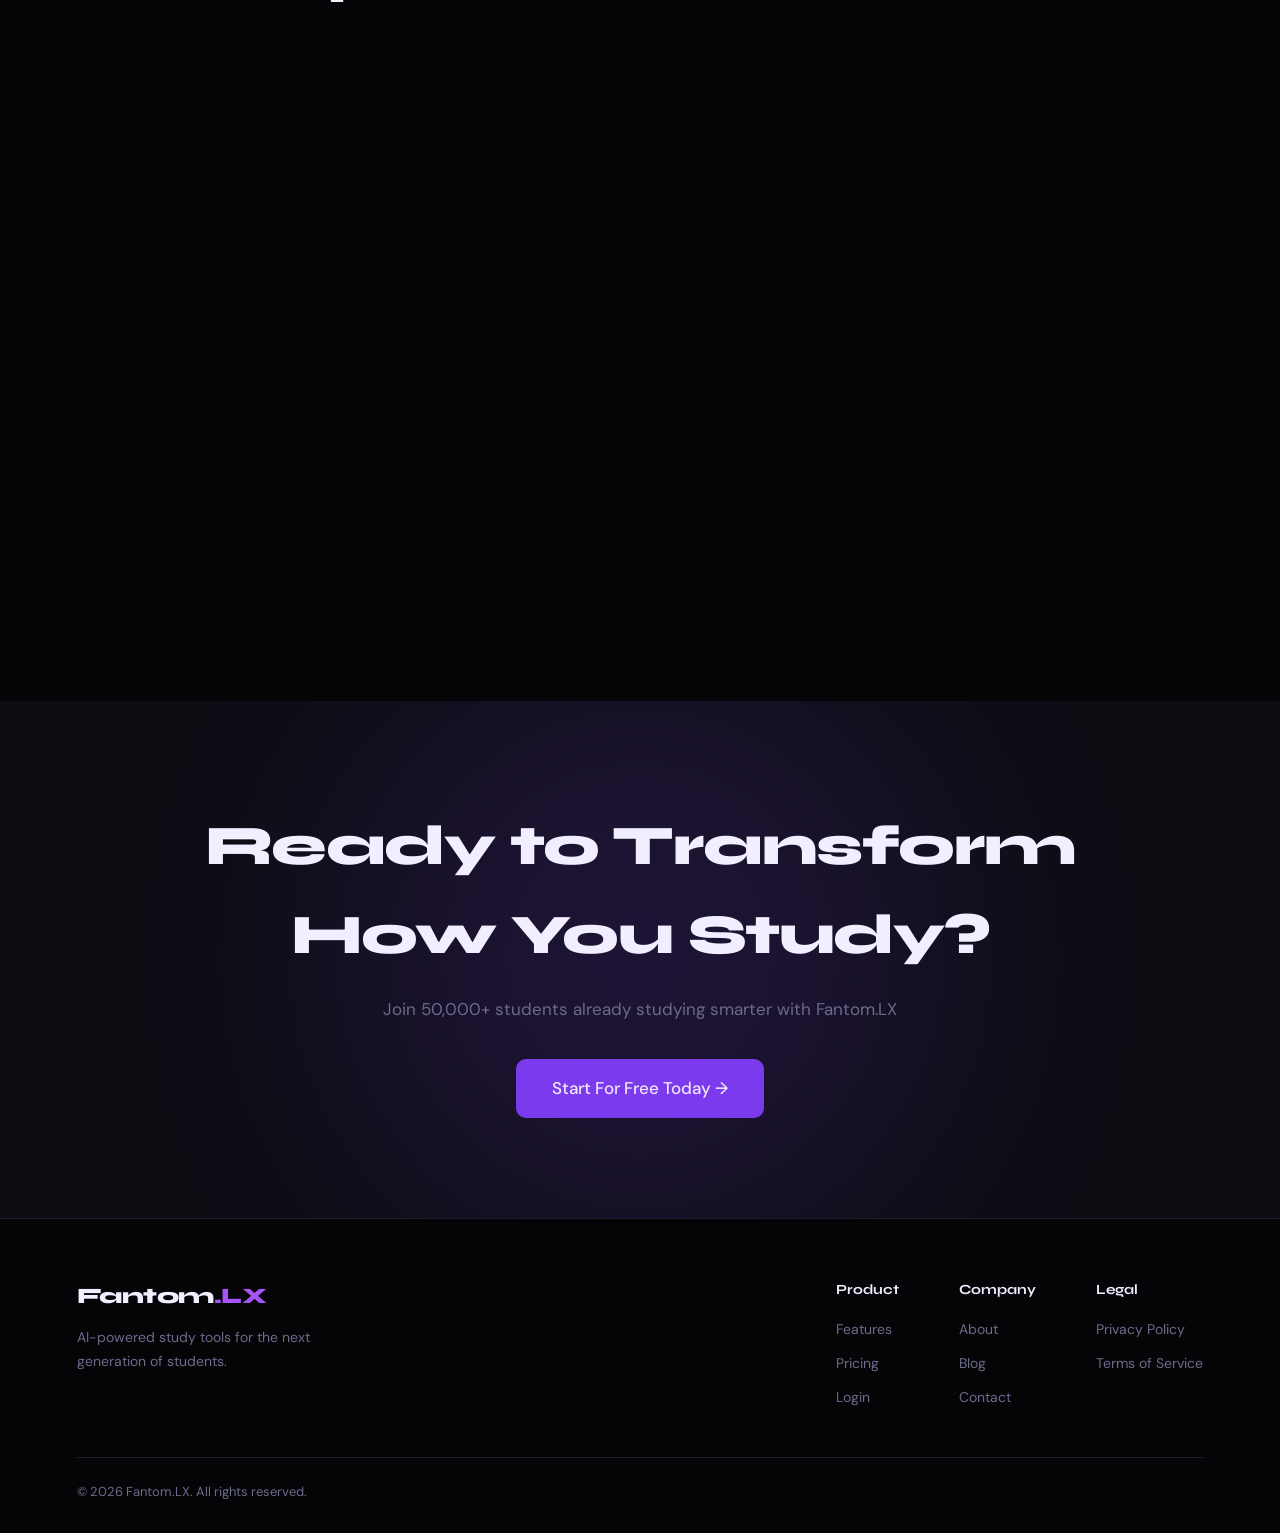
==== commit 0f6a4513: "PK Bot: update index.html" ====
--- a/index.html
+++ b/index.html
@@ -18,7 +18,7 @@
     <li><a href="#subjects">Subjects</a></li>
     <li><a href="#pricing">Pricing</a></li>
   </ul>
-  <a href="dashboard.html" class="nav-cta">Get Started</a>
+  <a href="login.html" class="nav-cta">Get Started</a>
   <div class="nav-toggle" id="navToggle">☰</div>
 </nav>
 
@@ -34,7 +34,7 @@
     <h1 class="hero-title">Study Smarter.<br/><span>Not Harder.</span></h1>
     <p class="hero-sub">Upload your notes, PDFs, and textbooks. Fantom.LX instantly generates summaries, flashcards, quizzes, and practice tests — then tracks exactly where you need to improve.</p>
     <div class="hero-btns">
-      <a href="dashboard.html" class="btn-primary">Start For Free →</a>
+      <a href="login.html" class="btn-primary">Start For Free →</a>
       <a href="#how" class="btn-ghost">See How It Works</a>
     </div>
     <div class="hero-stats">
@@ -56,7 +56,7 @@
       <div class="card-text"><strong>15 Flashcards Ready</strong><br/><small>Cell Division</small></div>
     </div>
     <div class="card-float card3">
-      <div class="card-icon">🎯</div>
+      <div class="card-icon">����</div>
       <div class="card-text"><strong>Quiz Score: 87%</strong><br/><small>Keep going!</small></div>
     </div>
     <div class="phone-mock">
@@ -186,7 +186,7 @@
         <li class="muted">✗ Weakness Tracker</li>
         <li class="muted">✗ Study Plans</li>
       </ul>
-      <a href="dashboard.html" class="btn-ghost full">Get Started Free</a>
+      <a href="login.html" class="btn-ghost full">Get Started Free</a>
     </div>
     <div class="price-card popular">
       <div class="popular-badge">Most Popular</div>
@@ -201,7 +201,7 @@
         <li>✓ Weakness Tracker</li>
         <li>✓ Personalized Study Plans</li>
       </ul>
-      <a href="dashboard.html" class="btn-primary full">Start Pro →</a>
+      <a href="login.html" class="btn-primary full">Start Pro →</a>
     </div>
     <div class="price-card">
       <div class="price-name">Team</div>
@@ -215,7 +215,7 @@
         <li>✓ Progress reports</li>
         <li>✓ Priority support</li>
       </ul>
-      <a href="dashboard.html" class="btn-ghost full">Start Team →</a>
+      <a href="login.html" class="btn-ghost full">Start Team →</a>
     </div>
   </div>
 </section>
@@ -225,7 +225,7 @@
   <div class="cta-orb"></div>
   <h2>Ready to Transform<br/>How You Study?</h2>
   <p>Join 50,000+ students already studying smarter with Fantom.LX</p>
-  <a href="dashboard.html" class="btn-primary large">Start For Free Today →</a>
+  <a href="login.html" class="btn-primary large">Start For Free Today →</a>
 </section>
 
 <!-- FOOTER -->
@@ -240,7 +240,7 @@
         <h4>Product</h4>
         <a href="#features">Features</a>
         <a href="#pricing">Pricing</a>
-        <a href="dashboard.html">Dashboard</a>
+        <a href="login.html">Login</a>
       </div>
       <div class="footer-col">
         <h4>Company</h4>
